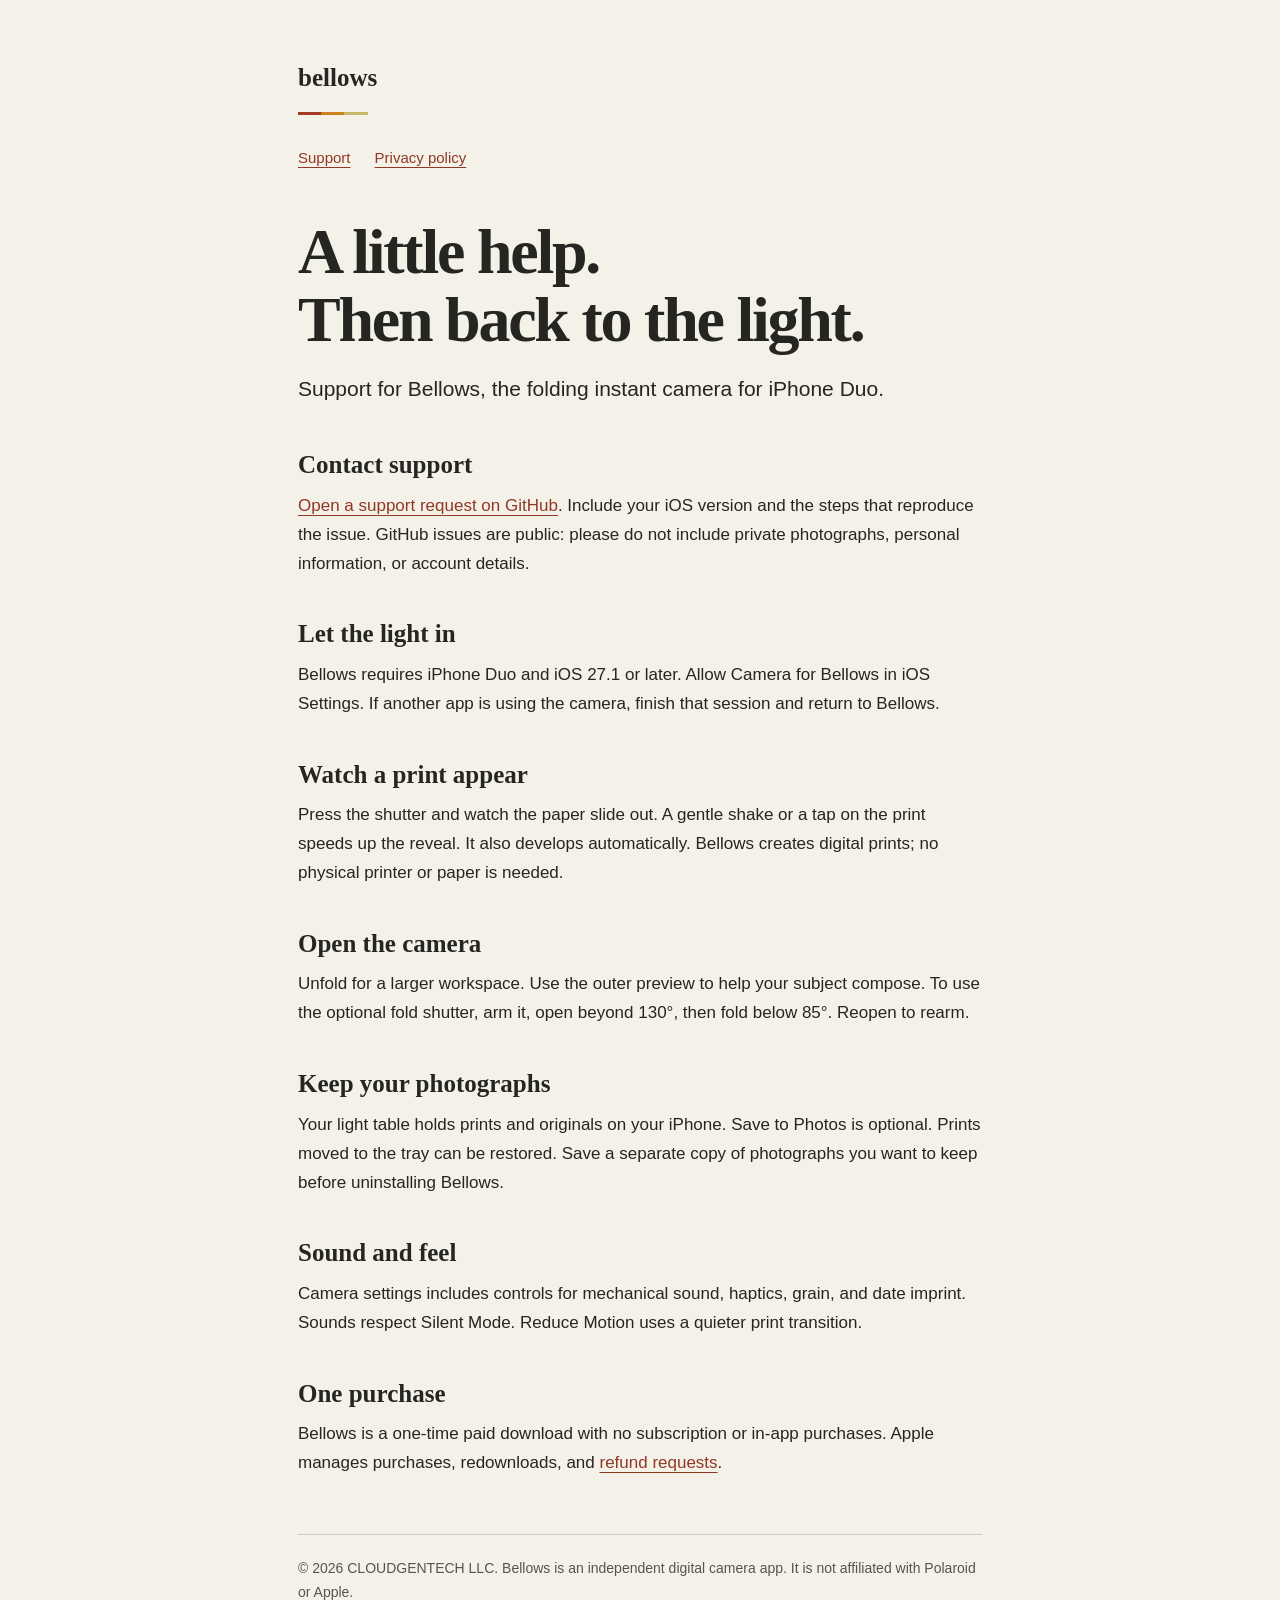
==== index.html @ cd486d17 "Publish Bellows support and privacy pages" ====
<!doctype html>
<html lang="en"><head><meta charset="utf-8"><meta name="viewport" content="width=device-width, initial-scale=1"><meta name="description" content="Bellows instant camera for iPhone Duo — support."><title>Support · Bellows</title><link rel="stylesheet" href="style.css"></head><body><main><a class="brand" href="./">bellows</a><div class="rule" aria-hidden="true"></div><nav aria-label="Site"><a href="./">Support</a><a href="privacy.html">Privacy policy</a></nav><header><h1>A little help.<br>Then back to the light.</h1><p class="intro">Support for Bellows, the folding instant camera for iPhone Duo.</p></header>
<h2>Contact support</h2><p><a href="https://github.com/cloudgen-tech/bellows-support/issues/new?title=Bellows%20support">Open a support request on GitHub</a>. Include your iOS version and the steps that reproduce the issue. GitHub issues are public: please do not include private photographs, personal information, or account details.</p>
<h2>Let the light in</h2><p>Bellows requires iPhone Duo and iOS 27.1 or later. Allow Camera for Bellows in iOS Settings. If another app is using the camera, finish that session and return to Bellows.</p>
<h2>Watch a print appear</h2><p>Press the shutter and watch the paper slide out. A gentle shake or a tap on the print speeds up the reveal. It also develops automatically. Bellows creates digital prints; no physical printer or paper is needed.</p>
<h2>Open the camera</h2><p>Unfold for a larger workspace. Use the outer preview to help your subject compose. To use the optional fold shutter, arm it, open beyond 130°, then fold below 85°. Reopen to rearm.</p>
<h2>Keep your photographs</h2><p>Your light table holds prints and originals on your iPhone. Save to Photos is optional. Prints moved to the tray can be restored. Save a separate copy of photographs you want to keep before uninstalling Bellows.</p>
<h2>Sound and feel</h2><p>Camera settings includes controls for mechanical sound, haptics, grain, and date imprint. Sounds respect Silent Mode. Reduce Motion uses a quieter print transition.</p>
<h2>One purchase</h2><p>Bellows is a one-time paid download with no subscription or in-app purchases. Apple manages purchases, redownloads, and <a href="https://support.apple.com/118223">refund requests</a>.</p><footer>© 2026 CLOUDGENTECH LLC. Bellows is an independent digital camera app. It is not affiliated with Polaroid or Apple.</footer></main></body></html>
---- style.css ----
*{box-sizing:border-box}html{color-scheme:light}body{margin:0;background:#f4f1e9;color:#252522;font:17px/1.7 -apple-system,BlinkMacSystemFont,"Segoe UI",sans-serif}main{max-width:740px;margin:auto;padding:64px 28px 90px}a{color:#903824;text-underline-offset:4px}a:hover{color:#582315}a:focus-visible{outline:3px solid #903824;outline-offset:5px}::selection{background:#e2c9a6;color:#252522}nav{display:flex;gap:24px;flex-wrap:wrap;font-size:15px}header{margin:48px 0 44px}h1{font:700 clamp(40px,8vw,64px)/1.05 Georgia,serif;letter-spacing:-.035em;margin:0 0 20px}h2{font:700 25px/1.3 Georgia,serif;margin:40px 0 10px}p{margin:0 0 20px}.brand{font:bold 25px Georgia,serif;color:inherit;text-decoration:none}.rule{height:3px;width:70px;background:linear-gradient(90deg,#a23a24 33%,#ca811e 33%,#ca811e 66%,#c6b76b 66%);margin:16px 0 30px}footer{border-top:1px solid #d0ccc2;margin-top:56px;padding-top:22px;font-size:14px;color:#55554e}.intro{font-size:21px;line-height:1.55}
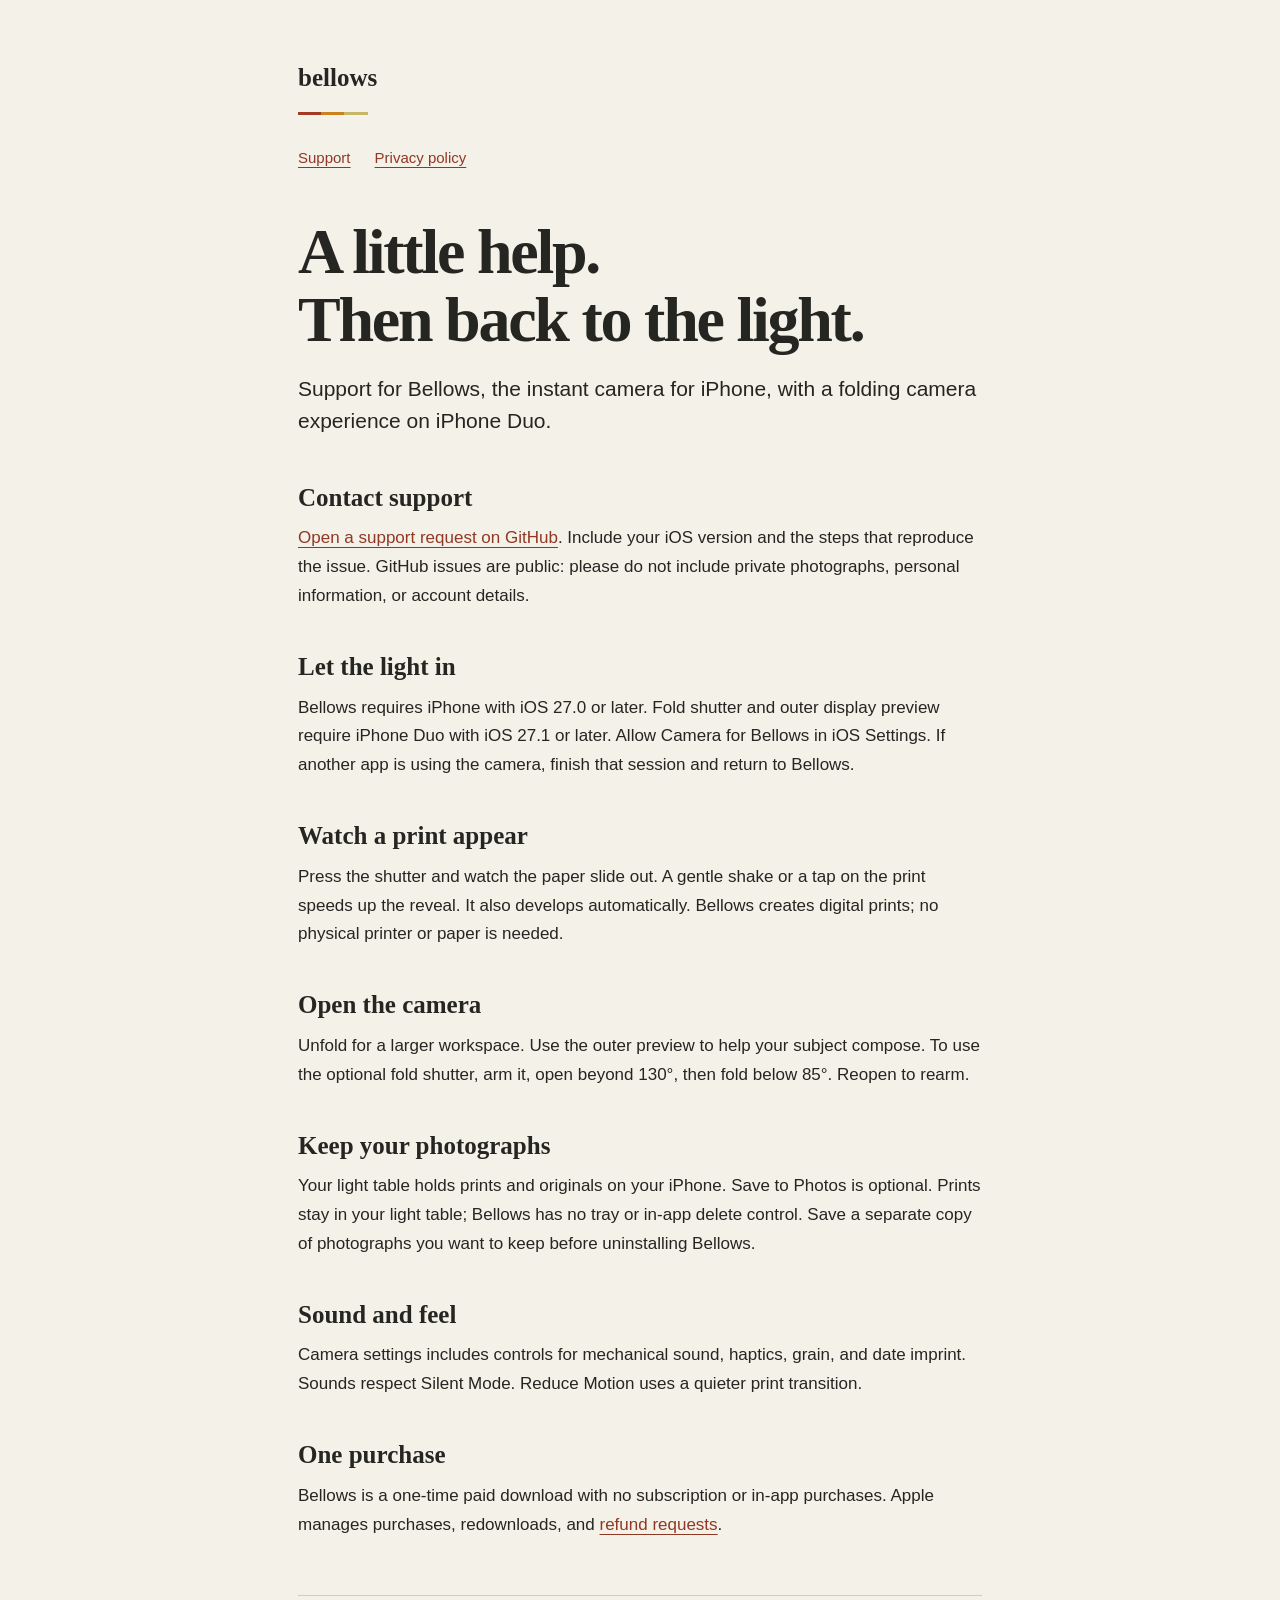
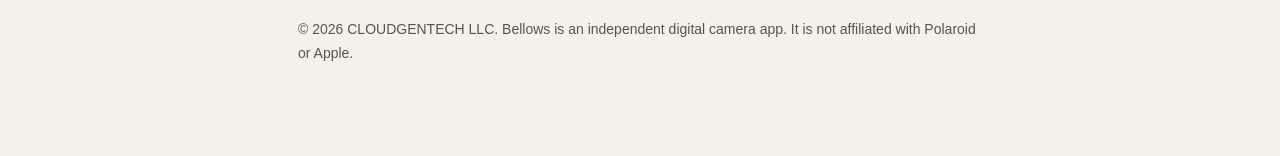
==== commit 7fa2dcb4: "Clarify iPhone support and retained print library" ====
--- a/index.html
+++ b/index.html
@@ -1,9 +1,9 @@
 <!doctype html>
-<html lang="en"><head><meta charset="utf-8"><meta name="viewport" content="width=device-width, initial-scale=1"><meta name="description" content="Bellows instant camera for iPhone Duo — support."><title>Support · Bellows</title><link rel="stylesheet" href="style.css"></head><body><main><a class="brand" href="./">bellows</a><div class="rule" aria-hidden="true"></div><nav aria-label="Site"><a href="./">Support</a><a href="privacy.html">Privacy policy</a></nav><header><h1>A little help.<br>Then back to the light.</h1><p class="intro">Support for Bellows, the folding instant camera for iPhone Duo.</p></header>
+<html lang="en"><head><meta charset="utf-8"><meta name="viewport" content="width=device-width, initial-scale=1"><meta name="description" content="Bellows instant camera for iPhone Duo — support."><title>Support · Bellows</title><link rel="stylesheet" href="style.css"></head><body><main><a class="brand" href="./">bellows</a><div class="rule" aria-hidden="true"></div><nav aria-label="Site"><a href="./">Support</a><a href="privacy.html">Privacy policy</a></nav><header><h1>A little help.<br>Then back to the light.</h1><p class="intro">Support for Bellows, the instant camera for iPhone, with a folding camera experience on iPhone Duo.</p></header>
 <h2>Contact support</h2><p><a href="https://github.com/cloudgen-tech/bellows-support/issues/new?title=Bellows%20support">Open a support request on GitHub</a>. Include your iOS version and the steps that reproduce the issue. GitHub issues are public: please do not include private photographs, personal information, or account details.</p>
-<h2>Let the light in</h2><p>Bellows requires iPhone Duo and iOS 27.1 or later. Allow Camera for Bellows in iOS Settings. If another app is using the camera, finish that session and return to Bellows.</p>
+<h2>Let the light in</h2><p>Bellows requires iPhone with iOS 27.0 or later. Fold shutter and outer display preview require iPhone Duo with iOS 27.1 or later. Allow Camera for Bellows in iOS Settings. If another app is using the camera, finish that session and return to Bellows.</p>
 <h2>Watch a print appear</h2><p>Press the shutter and watch the paper slide out. A gentle shake or a tap on the print speeds up the reveal. It also develops automatically. Bellows creates digital prints; no physical printer or paper is needed.</p>
 <h2>Open the camera</h2><p>Unfold for a larger workspace. Use the outer preview to help your subject compose. To use the optional fold shutter, arm it, open beyond 130°, then fold below 85°. Reopen to rearm.</p>
-<h2>Keep your photographs</h2><p>Your light table holds prints and originals on your iPhone. Save to Photos is optional. Prints moved to the tray can be restored. Save a separate copy of photographs you want to keep before uninstalling Bellows.</p>
+<h2>Keep your photographs</h2><p>Your light table holds prints and originals on your iPhone. Save to Photos is optional. Prints stay in your light table; Bellows has no tray or in-app delete control. Save a separate copy of photographs you want to keep before uninstalling Bellows.</p>
 <h2>Sound and feel</h2><p>Camera settings includes controls for mechanical sound, haptics, grain, and date imprint. Sounds respect Silent Mode. Reduce Motion uses a quieter print transition.</p>
 <h2>One purchase</h2><p>Bellows is a one-time paid download with no subscription or in-app purchases. Apple manages purchases, redownloads, and <a href="https://support.apple.com/118223">refund requests</a>.</p><footer>© 2026 CLOUDGENTECH LLC. Bellows is an independent digital camera app. It is not affiliated with Polaroid or Apple.</footer></main></body></html>
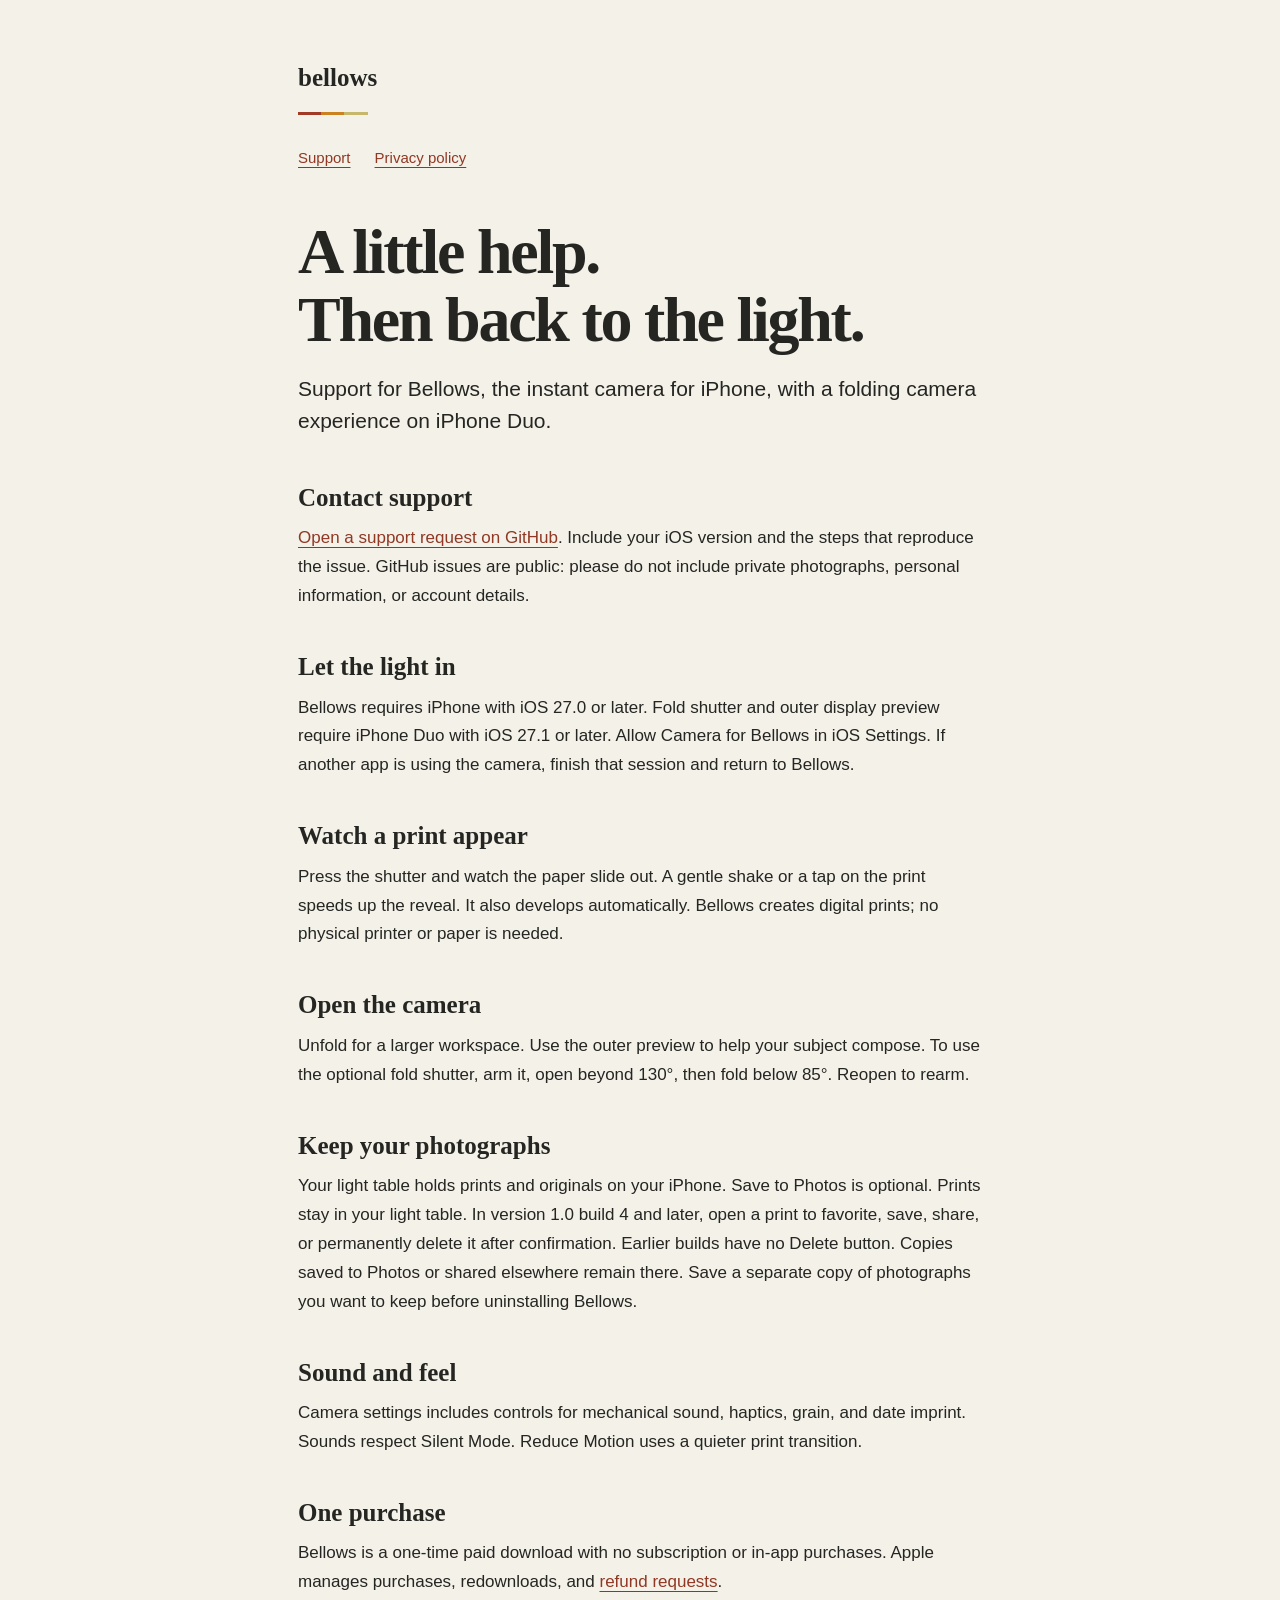
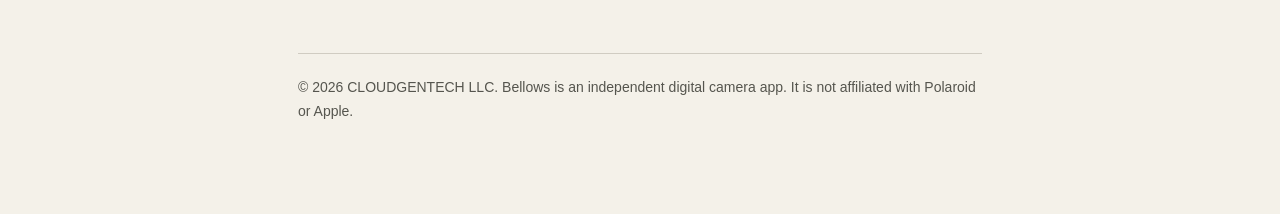
==== commit bcda6759: "Document build 4 photo deletion and retention" ====
--- a/index.html
+++ b/index.html
@@ -4,6 +4,6 @@
 <h2>Let the light in</h2><p>Bellows requires iPhone with iOS 27.0 or later. Fold shutter and outer display preview require iPhone Duo with iOS 27.1 or later. Allow Camera for Bellows in iOS Settings. If another app is using the camera, finish that session and return to Bellows.</p>
 <h2>Watch a print appear</h2><p>Press the shutter and watch the paper slide out. A gentle shake or a tap on the print speeds up the reveal. It also develops automatically. Bellows creates digital prints; no physical printer or paper is needed.</p>
 <h2>Open the camera</h2><p>Unfold for a larger workspace. Use the outer preview to help your subject compose. To use the optional fold shutter, arm it, open beyond 130°, then fold below 85°. Reopen to rearm.</p>
-<h2>Keep your photographs</h2><p>Your light table holds prints and originals on your iPhone. Save to Photos is optional. Prints stay in your light table; Bellows has no tray or in-app delete control. Save a separate copy of photographs you want to keep before uninstalling Bellows.</p>
+<h2>Keep your photographs</h2><p>Your light table holds prints and originals on your iPhone. Save to Photos is optional. Prints stay in your light table. In version 1.0 build 4 and later, open a print to favorite, save, share, or permanently delete it after confirmation. Earlier builds have no Delete button. Copies saved to Photos or shared elsewhere remain there. Save a separate copy of photographs you want to keep before uninstalling Bellows.</p>
 <h2>Sound and feel</h2><p>Camera settings includes controls for mechanical sound, haptics, grain, and date imprint. Sounds respect Silent Mode. Reduce Motion uses a quieter print transition.</p>
 <h2>One purchase</h2><p>Bellows is a one-time paid download with no subscription or in-app purchases. Apple manages purchases, redownloads, and <a href="https://support.apple.com/118223">refund requests</a>.</p><footer>© 2026 CLOUDGENTECH LLC. Bellows is an independent digital camera app. It is not affiliated with Polaroid or Apple.</footer></main></body></html>
